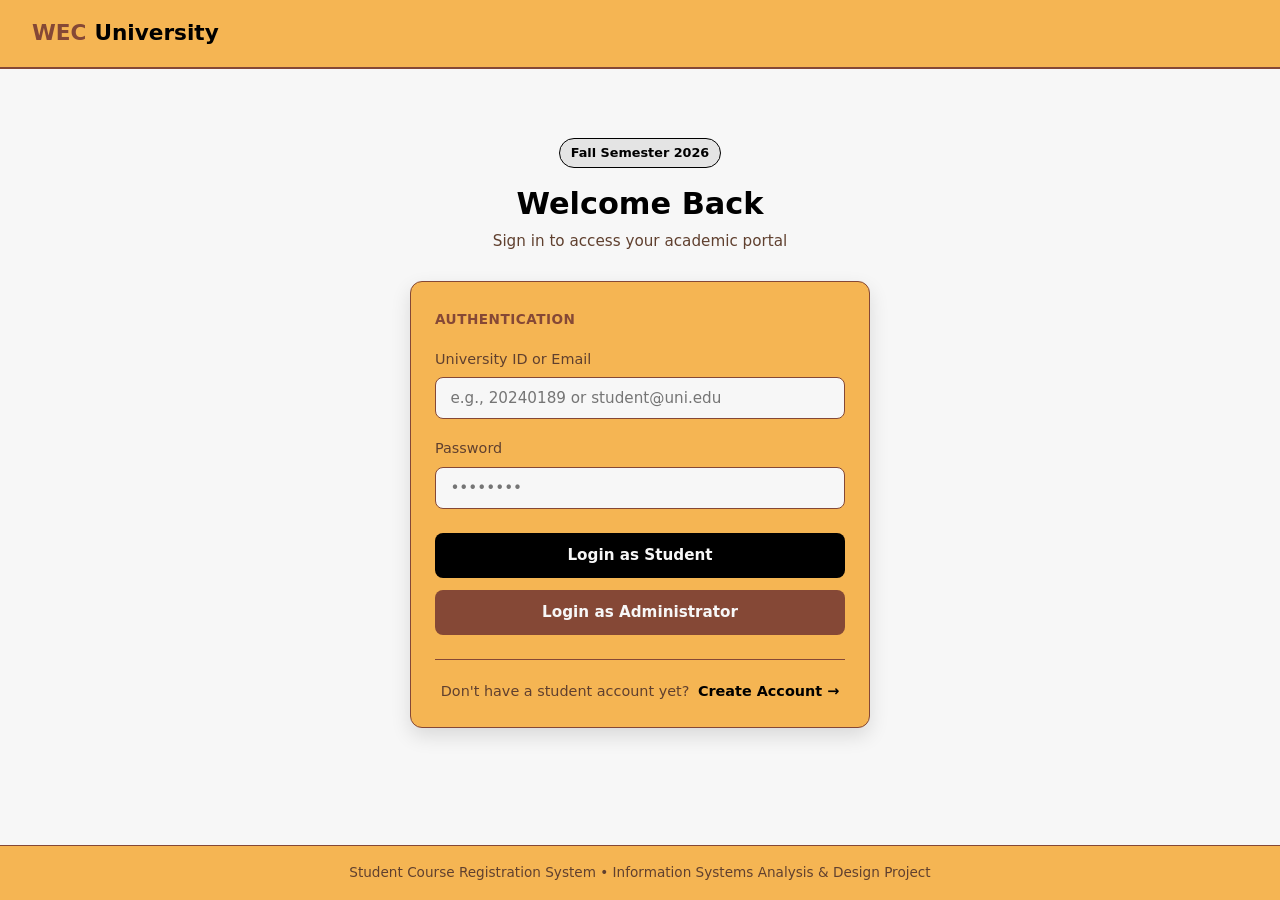
==== index.html @ d80ff6d6 "Initial commit" ====
<!DOCTYPE html>
<html lang="en">
<head>
  <meta charset="UTF-8">
  <meta name="viewport" content="width=device-width, initial-scale=1.0">
  <title>UniReg | System Login</title>
  <link rel="stylesheet" href="css/style.css">
</head>
<body>
  <!-- Navigation Bar -->
  <nav class="navbar">
    <a href="index.html" class="brand"><span>WEC</span>University</a>
  </nav>
  <!-- Main Content -->
  <main class="container" style="display: flex; flex-direction: column; align-items: center; justify-content: center;">
    <div style="max-width: 460px; width: 100%;">
      <div style="text-align: center; margin-bottom: 1.75rem;">
        <span class="badge badge-accent" style="margin-bottom: 0.75rem;">Fall Semester 2026</span>
        <h1 style="font-size: 1.9rem;">Welcome Back</h1>
        <p style="color: var(--text-muted); font-size: 0.95rem;">Sign in to access your academic portal</p>
      </div>

      <section class="card">
        <div class="card-header">
          <div>
            <span class="card-subtitle">AUTHENTICATION</span>
          </div>
        </div>

        <form action="student-dashboard.html" method="get">


          <div class="form-group">
            <label for="login-id">University ID or Email</label>
            <input type="text" id="login-id" class="form-control" placeholder="e.g., 20240189 or student@uni.edu" required>
          </div>

          <div class="form-group">
            <label for="login-pass">Password</label>
            <input type="password" id="login-pass" class="form-control" placeholder="••••••••" required>
          </div>

          <div style="display: flex; flex-direction: column; gap: 0.75rem; margin-top: 1.5rem;">
            <a href="student-dashboard.html" class="btn btn-primary btn-block">Login as Student</a>
            <a href="admin-dashboard.html" class="btn btn-secondary btn-block">Login as Administrator</a>
          </div>
        </form>

        <div style="margin-top: 1.5rem; padding-top: 1.25rem; border-top: 1px solid var(--third-color); text-align: center; font-size: 0.9rem; color: var(--text-muted);">
          Don't have a student account yet? 
          <a href="register.html" style="color: var(--fourth-color); font-weight: 600; text-decoration: none; margin-left: 0.25rem;">Create Account &rarr;</a>
        </div>
      </section>
    </div>
  </main>
  <footer>
    Student Course Registration System &bull; Information Systems Analysis & Design Project
  </footer>
</body>
</html>
---- css/style.css ----
:root {
  --first-color: #f7f7f7;  /* Main Background */
  --second-color: #f5b553; /* Cards, Navbar & Containers */
  --third-color: #854836;  /* Borders, Inputs & Hover */
  --fourth-color: #000000; /* Primary Accent & Highlights */

  --text-main: #000000;
  --text-muted: #60402f;
  --status-open: #16834a;
  --status-full: #d62845;
  --status-warn: #a66b00;
}

* {
  box-sizing: border-box;
  margin: 0;
  padding: 0;
  font-family: 'Segoe UI', system-ui, -apple-system, sans-serif;
}

body {
  background-color: var(--first-color);
  color: var(--text-main);
  line-height: 1.6;
  min-height: 100vh;
  display: flex;
  flex-direction: column;
}

/* Navbar */
.navbar {
  background-color: var(--second-color);
  border-bottom: 2px solid var(--third-color);
  padding: 1rem 2rem;
  display: flex;
  justify-content: space-between;
  align-items: center;
  flex-wrap: wrap;
  gap: 1rem;
}

.brand {
  font-size: 1.35rem;
  font-weight: 700;
  color: var(--text-main);
  text-decoration: none;
  display: flex;
  align-items: center;
  gap: 0.5rem;
}

.brand span {
  color: var(--third-color);
}

.nav-links {
  display: flex;
  gap: 1.5rem;
  align-items: center;
  flex-wrap: wrap;
}

.nav-links a {
  color: var(--text-muted);
  text-decoration: none;
  font-weight: 500;
  padding: 0.35rem 0.6rem;
  border-radius: 6px;
  transition: all 0.2s ease;
}

.nav-links a:hover,
.nav-links a.active {
  color: var(--first-color);
  background-color: var(--third-color);
}

/* Layout Containers */
.container {
  max-width: 1200px;
  width: 100%;
  margin: 2rem auto;
  padding: 0 1.5rem;
  flex: 1;
}

.page-header {
  display: flex;
  justify-content: space-between;
  align-items: center;
  flex-wrap: wrap;
  gap: 1rem;
  margin-bottom: 2rem;
  padding-bottom: 1rem;
  border-bottom: 1px solid var(--third-color);
}

.page-header h1 {
  font-size: 1.8rem;
}

.page-header p {
  color: var(--text-muted);
  font-size: 0.95rem;
}

/* Grid Systems */
.grid-2 {
  display: grid;
  grid-template-columns: repeat(auto-fit, minmax(340px, 1fr));
  gap: 1.5rem;
}

.grid-3 {
  display: grid;
  grid-template-columns: repeat(auto-fit, minmax(280px, 1fr));
  gap: 1.5rem;
}

.grid-4 {
  display: grid;
  grid-template-columns: repeat(auto-fit, minmax(220px, 1fr));
  gap: 1.25rem;
}

/* Cards */
.card {
  background-color: var(--second-color);
  border: 1px solid var(--third-color);
  border-radius: 12px;
  padding: 1.5rem;
  box-shadow: 0 8px 20px rgba(0, 0, 0, 0.12);
}

.card-header {
  display: flex;
  justify-content: space-between;
  align-items: flex-start;
  gap: 0.75rem;
  margin-bottom: 1rem;
}

.card-title {
  font-size: 1.2rem;
  font-weight: 600;
  color: var(--text-main);
}

.card-subtitle {
  font-size: 0.85rem;
  color: var(--third-color);
  font-weight: 600;
  letter-spacing: 0.5px;
}

/* Forms & Inputs */
.form-group {
  margin-bottom: 1.1rem;
}

.form-group label {
  display: block;
  margin-bottom: 0.4rem;
  font-size: 0.9rem;
  color: var(--text-muted);
  font-weight: 500;
}

.form-control {
  width: 100%;
  padding: 0.7rem 0.9rem;
  background-color: var(--first-color);
  border: 1px solid var(--third-color);
  border-radius: 8px;
  color: var(--text-main);
  font-size: 0.95rem;
  outline: none;
  transition: border-color 0.2s;
}

.form-control:focus {
  border-color: var(--fourth-color);
}

/* Buttons */
.btn {
  display: inline-block;
  padding: 0.65rem 1.25rem;
  border-radius: 8px;
  border: none;
  font-weight: 600;
  font-size: 0.95rem;
  cursor: pointer;
  text-decoration: none;
  text-align: center;
  transition: transform 0.15s ease, opacity 0.2s ease;
}

.btn:hover {
  transform: translateY(-1px);
  opacity: 0.92;
}

.btn-block {
  display: block;
  width: 100%;
}

.btn-primary {
  background-color: var(--fourth-color);
  color: var(--first-color);
}

.btn-secondary {
  background-color: var(--third-color);
  color: var(--first-color);
}

.btn-outline {
  background-color: transparent;
  border: 1px solid var(--fourth-color);
  color: var(--fourth-color);
}

.btn-danger {
  background-color: rgba(214, 40, 69, 0.12);
  border: 1px solid var(--status-full);
  color: #b51f38;
}

.btn-disabled {
  background-color: var(--third-color);
  color: var(--first-color);
  opacity: 0.55;
  cursor: not-allowed;
  pointer-events: none;
}

/* Badges */
.badge {
  display: inline-block;
  padding: 0.25rem 0.65rem;
  border-radius: 20px;
  font-size: 0.8rem;
  font-weight: 600;
}

.badge-open {
  background: rgba(22, 131, 74, 0.12);
  color: #126b39;
  border: 1px solid var(--status-open);
}

.badge-full {
  background: rgba(214, 40, 69, 0.12);
  color: #b51f38;
  border: 1px solid var(--status-full);
}

.badge-accent {
  background: rgba(0, 0, 0, 0.08);
  color: var(--fourth-color);
  border: 1px solid var(--fourth-color);
}

/* Tables */
.table-wrapper {
  overflow-x: auto;
}

table {
  width: 100%;
  border-collapse: collapse;
  margin-top: 0.5rem;
}

th, td {
  padding: 0.9rem 1rem;
  text-align: left;
  border-bottom: 1px solid var(--third-color);
}

th {
  background-color: var(--second-color);
  color: var(--fourth-color);
  font-weight: 600;
  font-size: 0.85rem;
  text-transform: uppercase;
  letter-spacing: 0.5px;
}

tr:hover td {
  background-color: rgba(133, 72, 54, 0.10);
}

/* Pure CSS :target Modal */
.modal-overlay {
  position: fixed;
  inset: 0;
  background: rgba(0, 0, 0, 0.75);
  display: none;
  justify-content: center;
  align-items: center;
  padding: 1rem;
  z-index: 1000;
}

.modal-overlay:target {
  display: flex;
}

.modal-box {
  background-color: var(--second-color);
  border: 2px solid var(--fourth-color);
  border-radius: 12px;
  padding: 2rem;
  max-width: 450px;
  width: 100%;
  text-align: center;
}

.modal-box h3 {
  margin-bottom: 0.75rem;
  font-size: 1.35rem;
}

.modal-box p {
  color: var(--text-muted);
  margin-bottom: 1.5rem;
}

/* Footer */
footer {
  background-color: var(--second-color);
  border-top: 1px solid var(--third-color);
  text-align: center;
  padding: 1rem;
  color: var(--text-muted);
  font-size: 0.85rem;
  margin-top: 3rem;
}
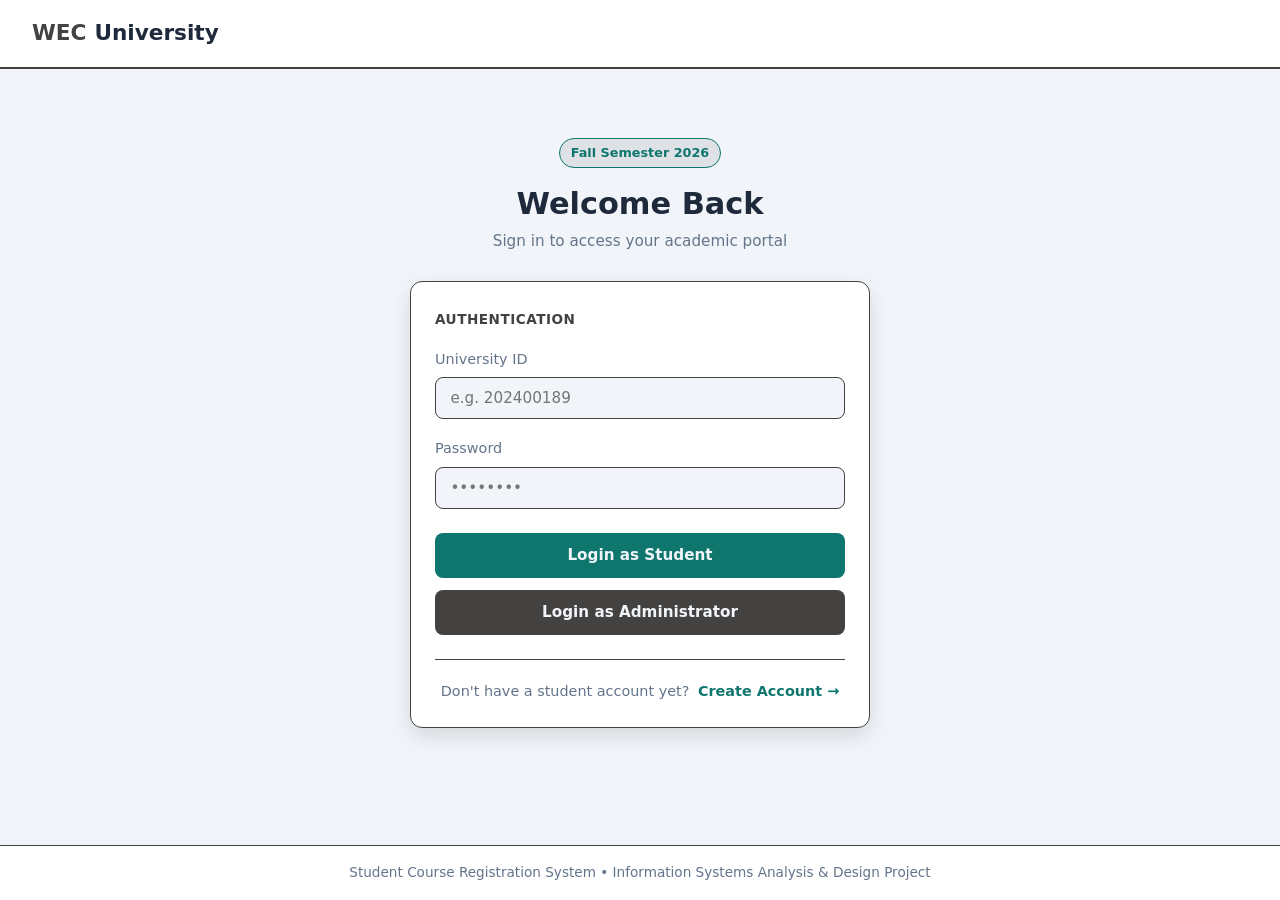
==== commit be45758b: "Final" ====
--- a/index.html
+++ b/index.html
@@ -3,7 +3,7 @@
 <head>
   <meta charset="UTF-8">
   <meta name="viewport" content="width=device-width, initial-scale=1.0">
-  <title>UniReg | System Login</title>
+  <title>WEC | System Login</title>
   <link rel="stylesheet" href="css/style.css">
 </head>
 <body>
@@ -28,11 +28,9 @@
         </div>
 
         <form action="student-dashboard.html" method="get">
-
-
           <div class="form-group">
-            <label for="login-id">University ID or Email</label>
-            <input type="text" id="login-id" class="form-control" placeholder="e.g., 20240189 or student@uni.edu" required>
+            <label for="login-id">University ID </label>
+            <input type="text" id="login-id" class="form-control" placeholder="e.g. 202400189 " required>
           </div>
 
           <div class="form-group">
--- a/css/style.css
+++ b/css/style.css
@@ -1,15 +1,17 @@
+
 
 :root {
-  --first-color: #f7f7f7;  /* Main Background */
-  --second-color: #f5b553; /* Cards, Navbar & Containers */
-  --third-color: #854836;  /* Borders, Inputs & Hover */
-  --fourth-color: #000000; /* Primary Accent & Highlights */
-
-  --text-main: #000000;
-  --text-muted: #60402f;
-  --status-open: #16834a;
-  --status-full: #d62845;
-  --status-warn: #a66b00;
+    --first-color: #F1F5F9;  /* Main Background */
+    --second-color: #FFFFFF; /* Cards and Navbar */
+    --third-color: rgb(68, 65, 65);  /* Borders and Inputs */
+    --fourth-color: #0F766E; /* Primary Accent */
+
+    --text-main: #1E293B;
+    --text-muted: #64748B;
+
+    --status-open: #16A34A;
+    --status-full: #DC2626;
+    --status-warn: #D97706;
 }
 
 * {
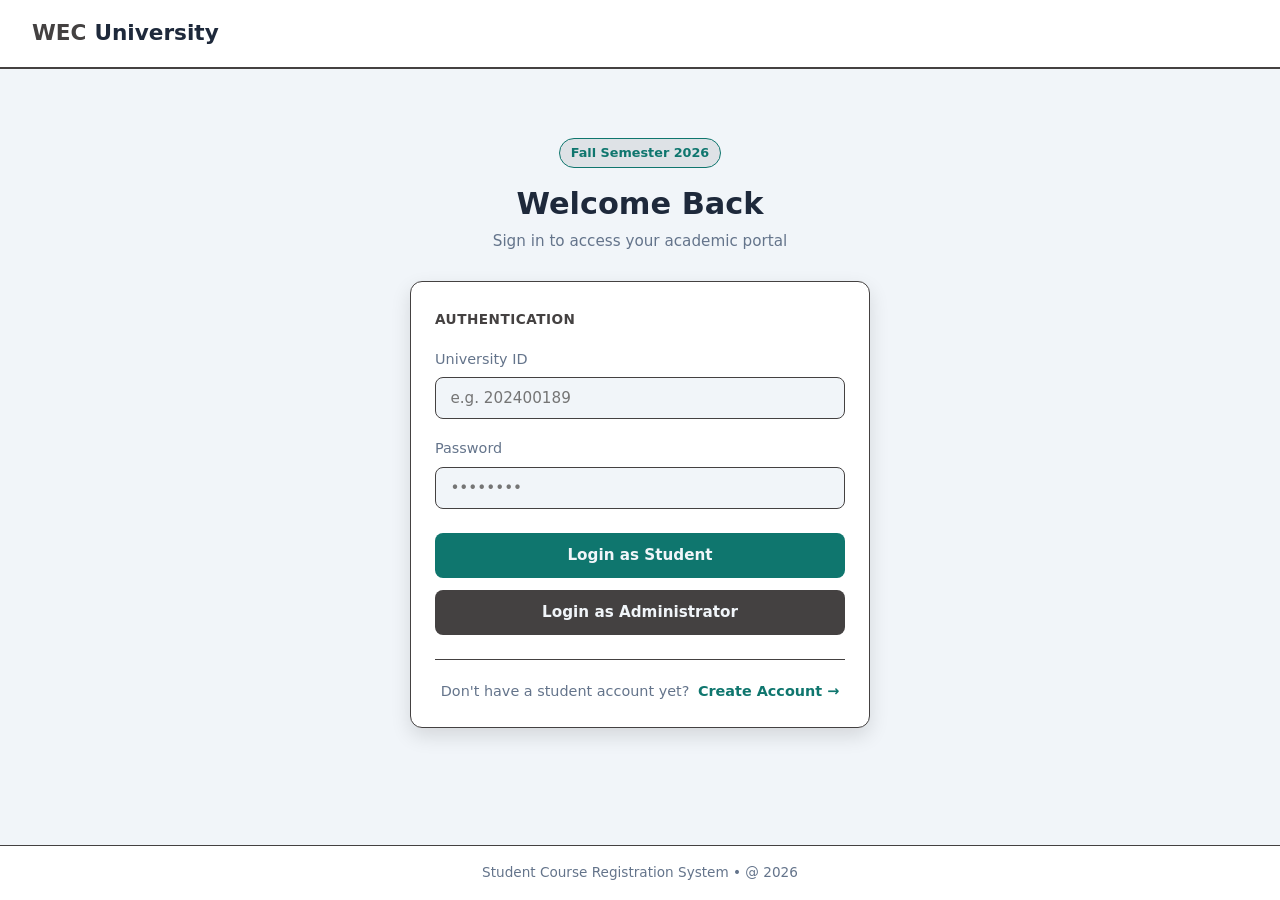
==== commit 1085b31f: "Final" ====
--- a/index.html
+++ b/index.html
@@ -52,7 +52,7 @@
     </div>
   </main>
   <footer>
-    Student Course Registration System &bull; Information Systems Analysis & Design Project
+    Student Course Registration System &bull; &commat; 2026
   </footer>
 </body>
 </html>
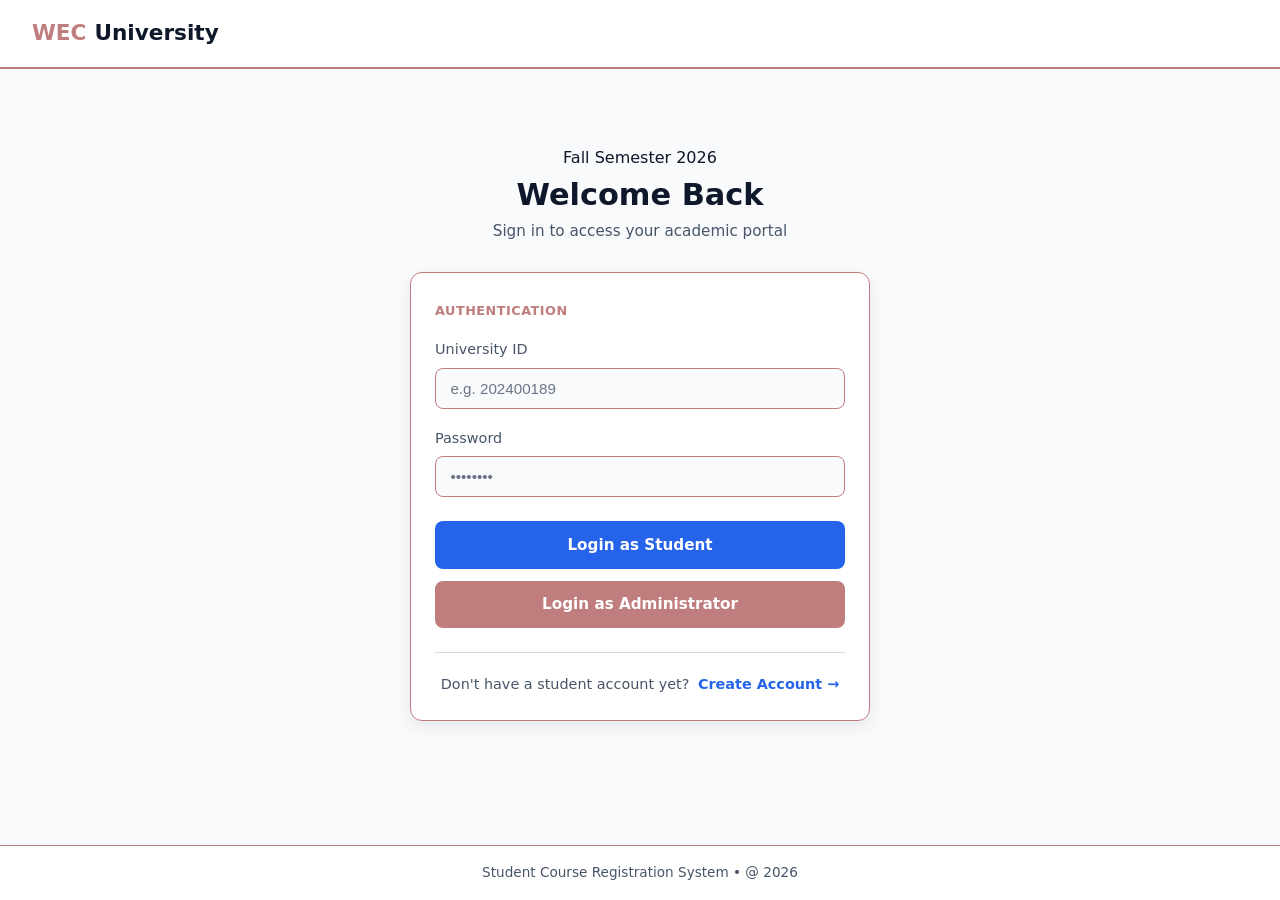
==== commit 80b3a1ae: "final" ====
--- a/index.html
+++ b/index.html
@@ -1,58 +1,77 @@
-<!DOCTYPE html>
+<!doctype html>
 <html lang="en">
-<head>
-  <meta charset="UTF-8">
-  <meta name="viewport" content="width=device-width, initial-scale=1.0">
-  <title>WEC | System Login</title>
-  <link rel="stylesheet" href="css/style.css">
-</head>
-<body>
-  <!-- Navigation Bar -->
-  <nav class="navbar">
-    <a href="index.html" class="brand"><span>WEC</span>University</a>
-  </nav>
-  <!-- Main Content -->
-  <main class="container" style="display: flex; flex-direction: column; align-items: center; justify-content: center;">
-    <div style="max-width: 460px; width: 100%;">
-      <div style="text-align: center; margin-bottom: 1.75rem;">
-        <span class="badge badge-accent" style="margin-bottom: 0.75rem;">Fall Semester 2026</span>
-        <h1 style="font-size: 1.9rem;">Welcome Back</h1>
-        <p style="color: var(--text-muted); font-size: 0.95rem;">Sign in to access your academic portal</p>
+  <head>
+    <meta charset="UTF-8" />
+    <meta name="viewport" content="width=device-width, initial-scale=1.0" />
+    <title>WEC | System Login</title>
+    <link rel="stylesheet" href="css/style.css" />
+  </head>
+  <body>
+    <nav class="navbar">
+      <a href="index.html" class="brand"> <span>WEC</span>University </a>
+    </nav>
+    <main class="container auth-main">
+      <div class="auth-wrapper">
+        <div class="auth-heading">
+          <span >
+            Fall Semester 2026
+          </span>
+          <h1 class="auth-title">Welcome Back</h1>
+          <p class="auth-description">Sign in to access your academic portal</p>
+        </div>
+        <section class="card">
+          <div class="card-header">
+            <div>
+              <span class="card-subtitle">AUTHENTICATION</span>
+            </div>
+          </div>
+          <form action="student-dashboard.html" method="get">
+            <div class="form-group">
+              <label for="login-id">University ID</label>
+              <input
+                type="text"
+                id="login-id"
+                name="universityId"
+                class="form-control"
+                placeholder="e.g. 202400189"
+                required
+              />
+            </div>
+            <div class="form-group">
+              <label for="login-pass">Password</label>
+              <input
+                type="password"
+                id="login-pass"
+                name="password"
+                class="form-control"
+                placeholder="••••••••"
+                required
+              />
+            </div>
+            <div class="auth-actions">
+              <a
+                href="student-dashboard.html"
+                class="btn btn-primary btn-block"
+              >
+                Login as Student
+              </a>
+              <a
+                href="admin-dashboard.html"
+                class="btn btn-secondary btn-block"
+              >
+                Login as Administrator
+              </a>
+            </div>
+          </form>
+          <div class="auth-bottom">
+            Don't have a student account yet?
+            <a href="register.html" class="auth-register-link">
+              Create Account &rarr;
+            </a>
+          </div>
+        </section>
       </div>
-
-      <section class="card">
-        <div class="card-header">
-          <div>
-            <span class="card-subtitle">AUTHENTICATION</span>
-          </div>
-        </div>
-
-        <form action="student-dashboard.html" method="get">
-          <div class="form-group">
-            <label for="login-id">University ID </label>
-            <input type="text" id="login-id" class="form-control" placeholder="e.g. 202400189 " required>
-          </div>
-
-          <div class="form-group">
-            <label for="login-pass">Password</label>
-            <input type="password" id="login-pass" class="form-control" placeholder="••••••••" required>
-          </div>
-
-          <div style="display: flex; flex-direction: column; gap: 0.75rem; margin-top: 1.5rem;">
-            <a href="student-dashboard.html" class="btn btn-primary btn-block">Login as Student</a>
-            <a href="admin-dashboard.html" class="btn btn-secondary btn-block">Login as Administrator</a>
-          </div>
-        </form>
-
-        <div style="margin-top: 1.5rem; padding-top: 1.25rem; border-top: 1px solid var(--third-color); text-align: center; font-size: 0.9rem; color: var(--text-muted);">
-          Don't have a student account yet? 
-          <a href="register.html" style="color: var(--fourth-color); font-weight: 600; text-decoration: none; margin-left: 0.25rem;">Create Account &rarr;</a>
-        </div>
-      </section>
-    </div>
-  </main>
-  <footer>
-    Student Course Registration System &bull; &commat; 2026
-  </footer>
-</body>
-</html>+    </main>
+    <footer>Student Course Registration System &bull; &commat; 2026</footer>
+  </body>
+</html>
--- a/css/style.css
+++ b/css/style.css
@@ -1,90 +1,91 @@
-
-
 :root {
-    --first-color: #F1F5F9;  /* Main Background */
-    --second-color: #FFFFFF; /* Cards and Navbar */
-    --third-color: rgb(68, 65, 65);  /* Borders and Inputs */
-    --fourth-color: #0F766E; /* Primary Accent */
-
-    --text-main: #1E293B;
-    --text-muted: #64748B;
-
-    --status-open: #16A34A;
-    --status-full: #DC2626;
-    --status-warn: #D97706;
+  --first-color: #f8fafc;
+  --second-color: #ffffff;
+  --third-color: #c07d7d;
+  --fourth-color: #2563eb;
+  --text-main: #0f172a;
+  --text-muted: #475569;
+  --status-open: #15803d;
+  --status-full: #b91c1c;
+  --status-warn: #b45309;
 }
 
 * {
   box-sizing: border-box;
   margin: 0;
   padding: 0;
-  font-family: 'Segoe UI', system-ui, -apple-system, sans-serif;
+}
+
+a {
+  color: inherit;
 }
 
 body {
+  min-height: 100vh;
+  display: flex;
+  flex-direction: column;
+  font-family:
+    "Segoe UI",
+    system-ui,
+    -apple-system,
+    sans-serif;
   background-color: var(--first-color);
   color: var(--text-main);
   line-height: 1.6;
-  min-height: 100vh;
-  display: flex;
-  flex-direction: column;
-}
-
-/* Navbar */
+}
+
 .navbar {
+  display: flex;
+  justify-content: space-between;
+  align-items: center;
+  flex-wrap: wrap;
+  gap: 1rem;
+  padding: 1rem 2rem;
   background-color: var(--second-color);
   border-bottom: 2px solid var(--third-color);
-  padding: 1rem 2rem;
-  display: flex;
-  justify-content: space-between;
-  align-items: center;
-  flex-wrap: wrap;
-  gap: 1rem;
-}
-
+}
 .brand {
+  display: flex;
+  align-items: center;
+  gap: 0.5rem;
   font-size: 1.35rem;
   font-weight: 700;
-  color: var(--text-main);
   text-decoration: none;
-  display: flex;
-  align-items: center;
-  gap: 0.5rem;
-}
-
+}
 .brand span {
   color: var(--third-color);
 }
-
 .nav-links {
   display: flex;
-  gap: 1.5rem;
   align-items: center;
   flex-wrap: wrap;
-}
-
+  gap: 1.25rem;
+}
 .nav-links a {
-  color: var(--text-muted);
+  padding: 0.35rem 0.65rem;
+  border-radius: 6px;
+  color: var(--text-muted);
+  font-weight: 500;
   text-decoration: none;
-  font-weight: 500;
-  padding: 0.35rem 0.6rem;
-  border-radius: 6px;
-  transition: all 0.2s ease;
-}
-
+  transition:
+    background-color 0.2s ease,
+    color 0.2s ease;
+}
 .nav-links a:hover,
 .nav-links a.active {
-  color: var(--first-color);
+  color: var(--second-color);
   background-color: var(--third-color);
 }
-
-/* Layout Containers */
+.logout-link {
+  color: var(--status-full) !important;
+}
+
 .container {
+  width: 100%;
   max-width: 1200px;
-  width: 100%;
+  flex: 1;
   margin: 2rem auto;
   padding: 0 1.5rem;
-  flex: 1;
 }
 
 .page-header {
@@ -97,44 +98,38 @@
   padding-bottom: 1rem;
   border-bottom: 1px solid var(--third-color);
 }
-
 .page-header h1 {
   font-size: 1.8rem;
 }
-
-.page-header p {
+.page-header p,
+.text-muted {
   color: var(--text-muted);
   font-size: 0.95rem;
 }
 
-/* Grid Systems */
 .grid-2 {
   display: grid;
-  grid-template-columns: repeat(auto-fit, minmax(340px, 1fr));
+  grid-template-columns: repeat(auto-fit, minmax(320px, 1fr));
   gap: 1.5rem;
 }
-
 .grid-3 {
   display: grid;
   grid-template-columns: repeat(auto-fit, minmax(280px, 1fr));
   gap: 1.5rem;
 }
-
 .grid-4 {
   display: grid;
   grid-template-columns: repeat(auto-fit, minmax(220px, 1fr));
   gap: 1.25rem;
 }
 
-/* Cards */
 .card {
+  padding: 1.5rem;
   background-color: var(--second-color);
   border: 1px solid var(--third-color);
   border-radius: 12px;
-  padding: 1.5rem;
-  box-shadow: 0 8px 20px rgba(0, 0, 0, 0.12);
-}
-
+  box-shadow: 0 6px 18px rgba(0, 0, 0, 0.08);
+}
 .card-header {
   display: flex;
   justify-content: space-between;
@@ -142,33 +137,29 @@
   gap: 0.75rem;
   margin-bottom: 1rem;
 }
-
 .card-title {
   font-size: 1.2rem;
   font-weight: 600;
-  color: var(--text-main);
-}
-
+}
 .card-subtitle {
-  font-size: 0.85rem;
+  display: inline-block;
   color: var(--third-color);
+  font-size: 0.8rem;
   font-weight: 600;
   letter-spacing: 0.5px;
-}
-
-/* Forms & Inputs */
+  text-transform: uppercase;
+}
+
 .form-group {
   margin-bottom: 1.1rem;
 }
-
 .form-group label {
   display: block;
   margin-bottom: 0.4rem;
+  color: var(--text-muted);
   font-size: 0.9rem;
-  color: var(--text-muted);
   font-weight: 500;
 }
-
 .form-control {
   width: 100%;
   padding: 0.7rem 0.9rem;
@@ -178,167 +169,374 @@
   color: var(--text-main);
   font-size: 0.95rem;
   outline: none;
-  transition: border-color 0.2s;
-}
-
+}
 .form-control:focus {
   border-color: var(--fourth-color);
 }
-
-/* Buttons */
+.form-control::placeholder {
+  color: var(--text-muted);
+  opacity: 0.8;
+}
+
 .btn {
   display: inline-block;
   padding: 0.65rem 1.25rem;
+  border: 1px solid transparent;
   border-radius: 8px;
-  border: none;
-  font-weight: 600;
   font-size: 0.95rem;
+  font-weight: 600;
+  text-align: center;
+  text-decoration: none;
   cursor: pointer;
-  text-decoration: none;
-  text-align: center;
-  transition: transform 0.15s ease, opacity 0.2s ease;
-}
-
+  transition:
+    opacity 0.2s ease,
+    transform 0.15s ease;
+}
 .btn:hover {
   transform: translateY(-1px);
   opacity: 0.92;
 }
-
 .btn-block {
   display: block;
   width: 100%;
 }
-
 .btn-primary {
   background-color: var(--fourth-color);
-  color: var(--first-color);
-}
-
+  color: var(--second-color);
+}
 .btn-secondary {
   background-color: var(--third-color);
-  color: var(--first-color);
-}
-
+  color: var(--second-color);
+}
 .btn-outline {
   background-color: transparent;
-  border: 1px solid var(--fourth-color);
-  color: var(--fourth-color);
-}
-
+  border-color: var(--fourth-color);
+  color: var(--fourth-color);
+}
 .btn-danger {
-  background-color: rgba(214, 40, 69, 0.12);
-  border: 1px solid var(--status-full);
-  color: #b51f38;
-}
-
+  background-color: rgba(185, 28, 28, 0.12);
+  border-color: var(--status-full);
+  color: var(--status-full);
+}
 .btn-disabled {
   background-color: var(--third-color);
-  color: var(--first-color);
+  color: var(--second-color);
   opacity: 0.55;
   cursor: not-allowed;
   pointer-events: none;
 }
 
-/* Badges */
-.badge {
-  display: inline-block;
-  padding: 0.25rem 0.65rem;
-  border-radius: 20px;
-  font-size: 0.8rem;
-  font-weight: 600;
-}
-
-.badge-open {
-  background: rgba(22, 131, 74, 0.12);
-  color: #126b39;
-  border: 1px solid var(--status-open);
-}
-
-.badge-full {
-  background: rgba(214, 40, 69, 0.12);
-  color: #b51f38;
-  border: 1px solid var(--status-full);
-}
-
-.badge-accent {
-  background: rgba(0, 0, 0, 0.08);
-  color: var(--fourth-color);
-  border: 1px solid var(--fourth-color);
-}
-
-/* Tables */
 .table-wrapper {
   overflow-x: auto;
 }
-
 table {
   width: 100%;
+  margin-top: 0.5rem;
   border-collapse: collapse;
-  margin-top: 0.5rem;
-}
-
-th, td {
-  padding: 0.9rem 1rem;
+}
+th,
+td {
+  padding: 0.85rem 1rem;
+  border-bottom: 1px solid rgba(51, 65, 85, 0.2);
   text-align: left;
-  border-bottom: 1px solid var(--third-color);
-}
-
+}
 th {
   background-color: var(--second-color);
   color: var(--fourth-color);
-  font-weight: 600;
-  font-size: 0.85rem;
+  font-size: 0.82rem;
+  font-weight: 600;
   text-transform: uppercase;
   letter-spacing: 0.5px;
 }
-
-tr:hover td {
-  background-color: rgba(133, 72, 54, 0.10);
-}
-
-/* Pure CSS :target Modal */
+tbody tr:hover td {
+  background-color: rgba(37, 99, 235, 0.05);
+}
+
 .modal-overlay {
   position: fixed;
   inset: 0;
-  background: rgba(0, 0, 0, 0.75);
+  z-index: 1000;
   display: none;
   justify-content: center;
   align-items: center;
   padding: 1rem;
-  z-index: 1000;
-}
-
+  background-color: rgba(15, 23, 42, 0.7);
+}
 .modal-overlay:target {
   display: flex;
 }
-
 .modal-box {
+  width: 100%;
+  max-width: 450px;
+  padding: 2rem;
   background-color: var(--second-color);
   border: 2px solid var(--fourth-color);
   border-radius: 12px;
-  padding: 2rem;
-  max-width: 450px;
-  width: 100%;
   text-align: center;
 }
-
 .modal-box h3 {
   margin-bottom: 0.75rem;
   font-size: 1.35rem;
 }
-
 .modal-box p {
-  color: var(--text-muted);
   margin-bottom: 1.5rem;
-}
-
-/* Footer */
+  color: var(--text-muted);
+}
+.admin-modal-left {
+  text-align: left;
+}
+.admin-modal-title,
+.modal-badge {
+  margin-bottom: 1rem;
+}
+.admin-modal-title {
+  font-size: 1.25rem;
+}
+.modal-badge {
+  margin-bottom: 0.75rem;
+}
+
+.modal-actions,
+.modal-actions-end {
+  display: flex;
+  gap: 0.75rem;
+  flex-wrap: wrap;
+}
+.modal-actions,
+.modal-actions-center {
+  justify-content: center;
+}
+.modal-actions-end {
+  justify-content: flex-end;
+  margin-top: 1.5rem;
+}
+
 footer {
+  margin-top: 3rem;
+  padding: 1rem;
   background-color: var(--second-color);
   border-top: 1px solid var(--third-color);
+  color: var(--text-muted);
+  font-size: 0.85rem;
   text-align: center;
-  padding: 1rem;
+}
+
+.auth-main {
+  display: flex;
+  flex-direction: column;
+  justify-content: center;
+  align-items: center;
+}
+.auth-wrapper {
+  width: 100%;
+  max-width: 460px;
+}
+.register-wrapper {
+  width: 100%;
+  max-width: 580px;
+}
+.auth-heading {
+  margin-bottom: 1.75rem;
+  text-align: center;
+}
+.auth-title {
+  font-size: 1.9rem;
+}
+.auth-description {
+  color: var(--text-muted);
+  font-size: 0.95rem;
+}
+.auth-actions {
+  display: flex;
+  flex-direction: column;
+  gap: 0.75rem;
+  margin-top: 1.5rem;
+}
+.auth-bottom {
+  margin-top: 1.5rem;
+  padding-top: 1.25rem;
+  border-top: 1px solid rgba(51, 65, 85, 0.2);
+  color: var(--text-muted);
+  font-size: 0.9rem;
+  text-align: center;
+}
+.auth-register-link {
+  margin-left: 0.25rem;
+  color: var(--fourth-color);
+  font-weight: 600;
+  text-decoration: none;
+}
+
+.dashboard-stat-card,
+.admin-kpi-card {
+  padding: 1.25rem;
+  text-align: center;
+}
+.stat-value,
+.admin-kpi-value,
+.admin-kpi-status {
+  margin-top: 0.25rem;
+  font-size: 2rem;
+  font-weight: 700;
+}
+.stat-description,
+.admin-kpi-description {
   color: var(--text-muted);
   font-size: 0.85rem;
-  margin-top: 3rem;
-}+}
+.admin-kpi-primary {
+  color: var(--fourth-color);
+}
+.stat-gpa,
+.admin-kpi-success,
+.detail-success {
+  color: var(--status-open);
+}
+.admin-kpi-danger {
+  color: var(--status-full);
+}
+
+.section-spacing,
+.admin-management-grid {
+  margin-bottom: 2rem;
+}
+.quick-actions,
+.course-details-sidebar {
+  display: flex;
+  flex-direction: column;
+  gap: 1rem;
+}
+.course-details-sidebar {
+  gap: 1.5rem;
+}
+
+.view-all-link,
+.back-link {
+  color: var(--fourth-color);
+  font-size: 0.9rem;
+  font-weight: 600;
+  text-decoration: none;
+}
+.view-all-link:hover,
+.back-link:hover {
+  text-decoration: underline;
+}
+
+.course-description,
+.syllabus-intro,
+.admin-policy-intro {
+  margin-bottom: 1rem;
+  color: var(--text-muted);
+  font-size: 0.9rem;
+}
+.course-info {
+  display: flex;
+  flex-direction: column;
+  gap: 0.35rem;
+  margin-bottom: 1.25rem;
+  font-size: 0.88rem;
+}
+.course-actions,
+.admin-table-actions {
+  display: flex;
+  gap: 0.5rem;
+}
+.course-full {
+  border-color: var(--status-full);
+}
+.course-breadcrumb {
+  margin-bottom: 1.25rem;
+}
+
+.course-header-layout {
+  display: flex;
+  justify-content: space-between;
+  align-items: center;
+  flex-wrap: wrap;
+  gap: 1rem;
+}
+.course-badges {
+  display: flex;
+  align-items: center;
+  flex-wrap: wrap;
+  gap: 0.5rem;
+}
+.course-title {
+  margin-top: 0.25rem;
+  font-size: 1.85rem;
+}
+
+.syllabus-heading {
+  margin-bottom: 0.75rem;
+  color: var(--fourth-color);
+  font-size: 1.05rem;
+}
+.syllabus-list,
+.admin-policy-list {
+  display: flex;
+  flex-direction: column;
+  gap: 0.75rem;
+  list-style: none;
+}
+.syllabus-item,
+.admin-policy-item {
+  padding: 0.75rem;
+  background-color: var(--first-color);
+  border: 1px solid rgba(51, 65, 85, 0.2);
+  border-radius: 8px;
+  font-size: 0.9rem;
+}
+
+.course-logistics,
+.course-assessment-list {
+  display: flex;
+  flex-direction: column;
+  gap: 0.75rem;
+  margin-bottom: 1.25rem;
+  font-size: 0.92rem;
+}
+.course-detail-row,
+.course-assessment-row {
+  display: flex;
+  justify-content: space-between;
+  gap: 1rem;
+  padding-bottom: 0.5rem;
+  border-bottom: 1px solid rgba(51, 65, 85, 0.15);
+}
+.detail-value {
+  font-weight: 600;
+  text-align: right;
+}
+
+.admin-save-button {
+  margin-top: 1.25rem;
+}
+.admin-table-button,
+.drop-button {
+  padding: 0.35rem 0.75rem;
+  font-size: 0.82rem;
+}
+
+.time-cell {
+  color: var(--fourth-color);
+  font-weight: 600;
+}
+.empty-cell {
+  color: var(--text-muted);
+}
+.timetable-logic,
+.timetable-data,
+.timetable-calculus,
+.timetable-database {
+  font-weight: 600;
+  border-radius: 4px;
+}
+.timetable-logic span,
+.timetable-data span,
+.timetable-calculus span,
+.timetable-database span {
+  display: block;
+  color: var(--text-muted);
+  font-size: 0.78rem;
+  font-weight: 400;
+}
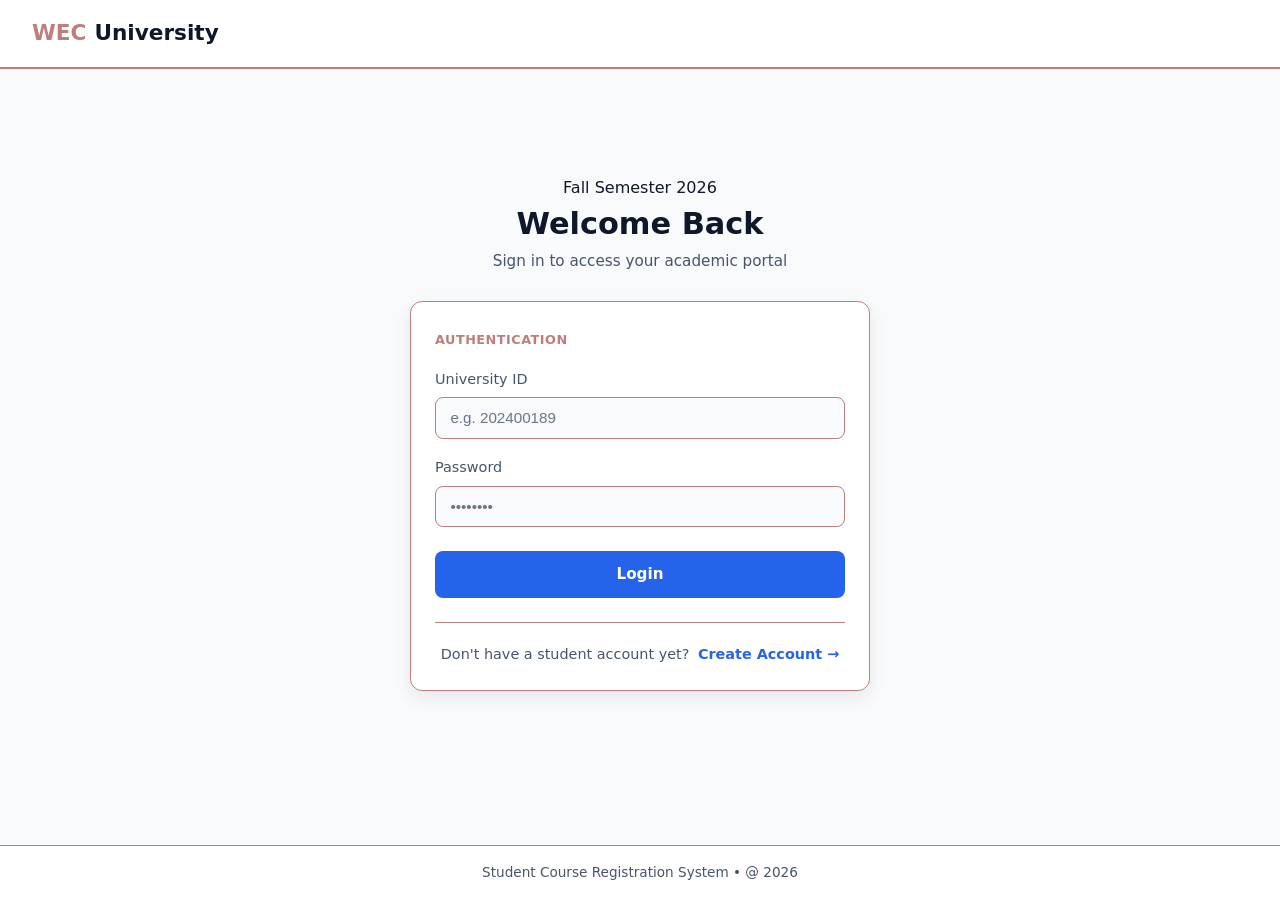
==== commit 214f9892: "Final" ====
--- a/index.html
+++ b/index.html
@@ -1,77 +1,58 @@
-<!doctype html>
+<!DOCTYPE html>
 <html lang="en">
-  <head>
-    <meta charset="UTF-8" />
-    <meta name="viewport" content="width=device-width, initial-scale=1.0" />
-    <title>WEC | System Login</title>
-    <link rel="stylesheet" href="css/style.css" />
-  </head>
-  <body>
-    <nav class="navbar">
-      <a href="index.html" class="brand"> <span>WEC</span>University </a>
-    </nav>
-    <main class="container auth-main">
-      <div class="auth-wrapper">
-        <div class="auth-heading">
-          <span >
-            Fall Semester 2026
-          </span>
-          <h1 class="auth-title">Welcome Back</h1>
-          <p class="auth-description">Sign in to access your academic portal</p>
+<head>
+  <meta charset="UTF-8">
+  <meta name="viewport" content="width=device-width, initial-scale=1.0">
+  <title>WEC | System Login</title>
+  <link rel="stylesheet" href="css/style.css">
+</head>
+<body>
+  <!-- Navigation Bar -->
+  <nav class="navbar">
+    <a href="index.html" class="brand"><span>WEC</span>University</a>
+  </nav>
+  <!-- Main Content -->
+  <main class="container" style="display: flex; flex-direction: column; align-items: center; justify-content: center;">
+    <div style="max-width: 460px; width: 100%;">
+      <div style="text-align: center; margin-bottom: 1.75rem;">
+        <span class="badge badge-accent" style="margin-bottom: 0.75rem;">Fall Semester 2026</span>
+        <h1 style="font-size: 1.9rem;">Welcome Back</h1>
+        <p style="color: var(--text-muted); font-size: 0.95rem;">Sign in to access your academic portal</p>
+      </div>
+
+      <section class="card">
+        <div class="card-header">
+          <div>
+            <span class="card-subtitle">AUTHENTICATION</span>
+          </div>
         </div>
-        <section class="card">
-          <div class="card-header">
-            <div>
-              <span class="card-subtitle">AUTHENTICATION</span>
-            </div>
+
+        <form action="student-dashboard.html" method="get">
+          <div class="form-group">
+            <label for="login-id">University ID </label>
+            <input type="text" id="login-id" class="form-control" placeholder="e.g. 202400189 " required>
           </div>
-          <form action="student-dashboard.html" method="get">
-            <div class="form-group">
-              <label for="login-id">University ID</label>
-              <input
-                type="text"
-                id="login-id"
-                name="universityId"
-                class="form-control"
-                placeholder="e.g. 202400189"
-                required
-              />
-            </div>
-            <div class="form-group">
-              <label for="login-pass">Password</label>
-              <input
-                type="password"
-                id="login-pass"
-                name="password"
-                class="form-control"
-                placeholder="••••••••"
-                required
-              />
-            </div>
-            <div class="auth-actions">
-              <a
-                href="student-dashboard.html"
-                class="btn btn-primary btn-block"
-              >
-                Login as Student
-              </a>
-              <a
-                href="admin-dashboard.html"
-                class="btn btn-secondary btn-block"
-              >
-                Login as Administrator
-              </a>
-            </div>
-          </form>
-          <div class="auth-bottom">
-            Don't have a student account yet?
-            <a href="register.html" class="auth-register-link">
-              Create Account &rarr;
-            </a>
+
+          <div class="form-group">
+            <label for="login-pass">Password</label>
+            <input type="password" id="login-pass" class="form-control" placeholder="••••••••" required>
           </div>
-        </section>
-      </div>
-    </main>
-    <footer>Student Course Registration System &bull; &commat; 2026</footer>
-  </body>
-</html>
+
+          <div style="display: flex; flex-direction: column; gap: 0.75rem; margin-top: 1.5rem;">
+            <a  class="btn btn-primary btn-block">Login </a>
+          </div>
+        </form>
+
+        <div style="margin-top: 1.5rem; padding-top: 1.25rem; border-top: 1px solid var(--third-color); text-align: center; font-size: 0.9rem; color: var(--text-muted);">
+          Don't have a student account yet? 
+          <a href="register.html" style="color: var(--fourth-color); font-weight: 600; text-decoration: none; margin-left: 0.25rem;">Create Account &rarr;</a>
+        </div>
+      </section>
+    </div>
+  </main>
+  <footer>
+    Student Course Registration System &bull; &commat; 2026
+  </footer>
+  <script src="app.js"></script>
+</body>
+</html>
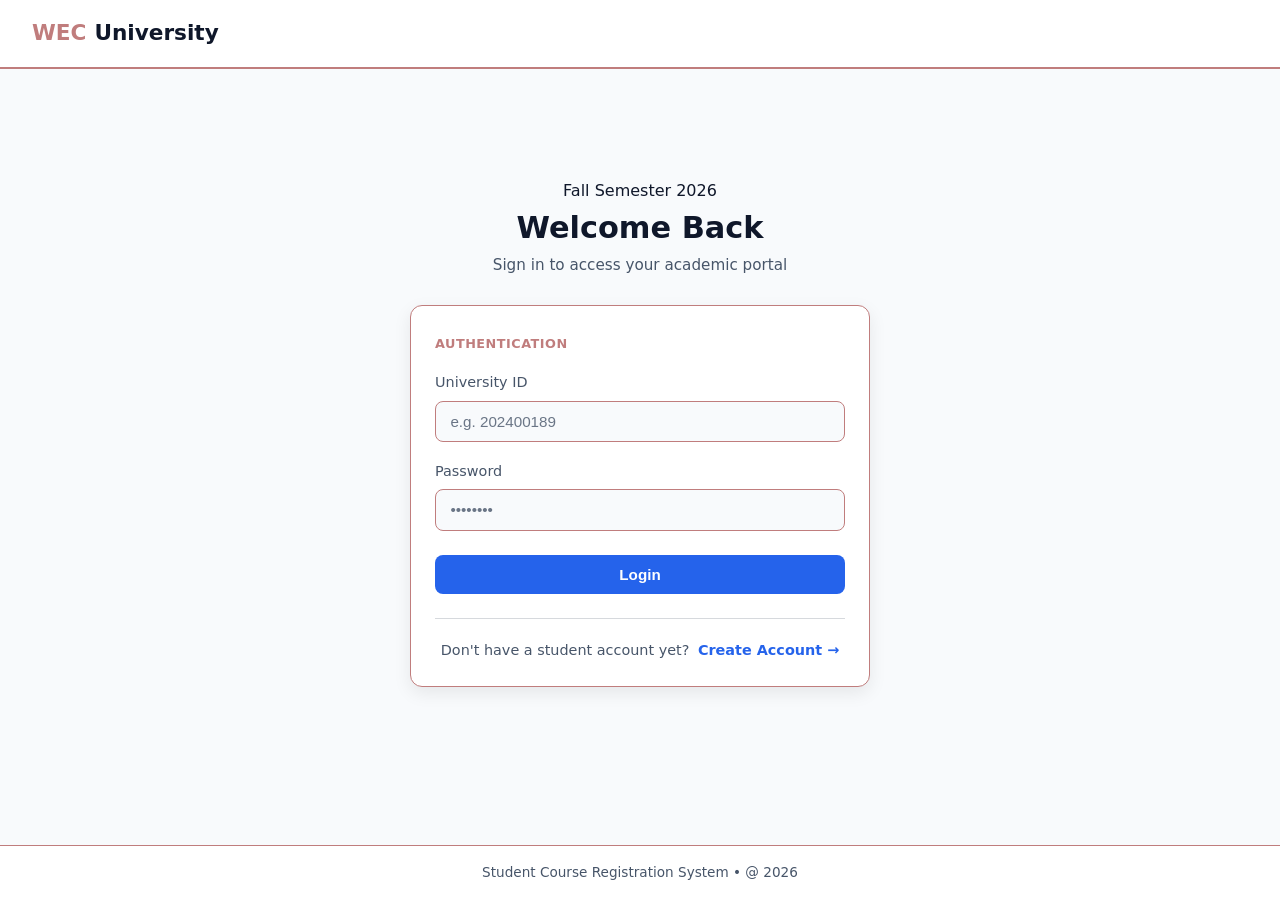
==== commit bd89923c: "FINAL" ====
--- a/index.html
+++ b/index.html
@@ -1,58 +1,83 @@
-<!DOCTYPE html>
+<!doctype html>
 <html lang="en">
-<head>
-  <meta charset="UTF-8">
-  <meta name="viewport" content="width=device-width, initial-scale=1.0">
-  <title>WEC | System Login</title>
-  <link rel="stylesheet" href="css/style.css">
-</head>
-<body>
-  <!-- Navigation Bar -->
-  <nav class="navbar">
-    <a href="index.html" class="brand"><span>WEC</span>University</a>
-  </nav>
-  <!-- Main Content -->
-  <main class="container" style="display: flex; flex-direction: column; align-items: center; justify-content: center;">
-    <div style="max-width: 460px; width: 100%;">
-      <div style="text-align: center; margin-bottom: 1.75rem;">
-        <span class="badge badge-accent" style="margin-bottom: 0.75rem;">Fall Semester 2026</span>
-        <h1 style="font-size: 1.9rem;">Welcome Back</h1>
-        <p style="color: var(--text-muted); font-size: 0.95rem;">Sign in to access your academic portal</p>
-      </div>
+  <head>
+    <meta charset="UTF-8" />
+    <meta name="viewport" content="width=device-width, initial-scale=1.0" />
 
-      <section class="card">
-        <div class="card-header">
-          <div>
-            <span class="card-subtitle">AUTHENTICATION</span>
-          </div>
+    <title>WEC | System Login</title>
+
+    <link rel="stylesheet" href="css/style.css" />
+  </head>
+
+  <body>
+    <!-- Navigation Bar -->
+    <nav class="navbar">
+      <a href="index.html" class="brand"> <span>WEC</span>University </a>
+    </nav>
+
+    <!-- Main Content -->
+    <main class="container auth-main">
+      <div class="auth-wrapper">
+        <div class="auth-heading">
+          <span class="badge badge-accent"> Fall Semester 2026 </span>
+
+          <h1 class="auth-title">Welcome Back</h1>
+
+          <p class="auth-description">Sign in to access your academic portal</p>
         </div>
 
-        <form action="student-dashboard.html" method="get">
-          <div class="form-group">
-            <label for="login-id">University ID </label>
-            <input type="text" id="login-id" class="form-control" placeholder="e.g. 202400189 " required>
+        <section class="card">
+          <div class="card-header">
+            <div>
+              <span class="card-subtitle"> AUTHENTICATION </span>
+            </div>
           </div>
 
-          <div class="form-group">
-            <label for="login-pass">Password</label>
-            <input type="password" id="login-pass" class="form-control" placeholder="••••••••" required>
+          <form action="student-dashboard.html" method="get">
+            <div class="form-group">
+              <label for="login-id">University ID</label>
+
+              <input
+                type="text"
+                id="login-id"
+                class="form-control"
+                placeholder="e.g. 202400189"
+                required
+              />
+            </div>
+
+            <div class="form-group">
+              <label for="login-pass">Password</label>
+
+              <input
+                type="password"
+                id="login-pass"
+                class="form-control"
+                placeholder="••••••••"
+                required
+              />
+            </div>
+
+            <div class="auth-actions">
+              <button type="submit" class="btn btn-primary btn-block">
+                Login
+              </button>
+            </div>
+          </form>
+
+          <div class="auth-bottom">
+            Don't have a student account yet?
+
+            <a href="register.html" class="auth-register-link">
+              Create Account &rarr;
+            </a>
           </div>
+        </section>
+      </div>
+    </main>
 
-          <div style="display: flex; flex-direction: column; gap: 0.75rem; margin-top: 1.5rem;">
-            <a  class="btn btn-primary btn-block">Login </a>
-          </div>
-        </form>
+    <footer>Student Course Registration System &bull; @ 2026</footer>
 
-        <div style="margin-top: 1.5rem; padding-top: 1.25rem; border-top: 1px solid var(--third-color); text-align: center; font-size: 0.9rem; color: var(--text-muted);">
-          Don't have a student account yet? 
-          <a href="register.html" style="color: var(--fourth-color); font-weight: 600; text-decoration: none; margin-left: 0.25rem;">Create Account &rarr;</a>
-        </div>
-      </section>
-    </div>
-  </main>
-  <footer>
-    Student Course Registration System &bull; &commat; 2026
-  </footer>
-  <script src="app.js"></script>
-</body>
-</html>+    <script src="app.js"></script>
+  </body>
+</html>
--- a/css/style.css
+++ b/css/style.css
@@ -540,3 +540,72 @@
   font-size: 0.78rem;
   font-weight: 400;
 }
+
+/* ========================================
+   Authentication Pages
+======================================== */
+
+.auth-main {
+    display: flex;
+    flex-direction: column;
+    justify-content: center;
+    align-items: center;
+}
+
+.auth-wrapper {
+    width: 100%;
+    max-width: 460px;
+}
+
+.register-wrapper {
+    width: 100%;
+    max-width: 580px;
+}
+
+.auth-heading {
+    margin-bottom: 1.75rem;
+    text-align: center;
+}
+
+.auth-title {
+    font-size: 1.9rem;
+}
+
+.auth-description {
+    color: var(--text-muted);
+    font-size: 0.95rem;
+}
+
+.auth-actions {
+    display: flex;
+    flex-direction: column;
+    gap: 0.75rem;
+    margin-top: 1.5rem;
+}
+
+.auth-bottom {
+    margin-top: 1.5rem;
+    padding-top: 1.25rem;
+    border-top: 1px solid rgba(51, 65, 85, 0.2);
+    color: var(--text-muted);
+    font-size: 0.9rem;
+    text-align: center;
+}
+
+.auth-register-link {
+    margin-left: 0.25rem;
+    color: var(--fourth-color);
+    font-weight: 600;
+    text-decoration: none;
+}
+
+.auth-register-link:hover {
+    text-decoration: underline;
+}
+
+/* Registration Form */
+
+.register-wrapper .grid-2 {
+    grid-template-columns: repeat(2, minmax(0, 1fr));
+    gap: 0.75rem;
+}
